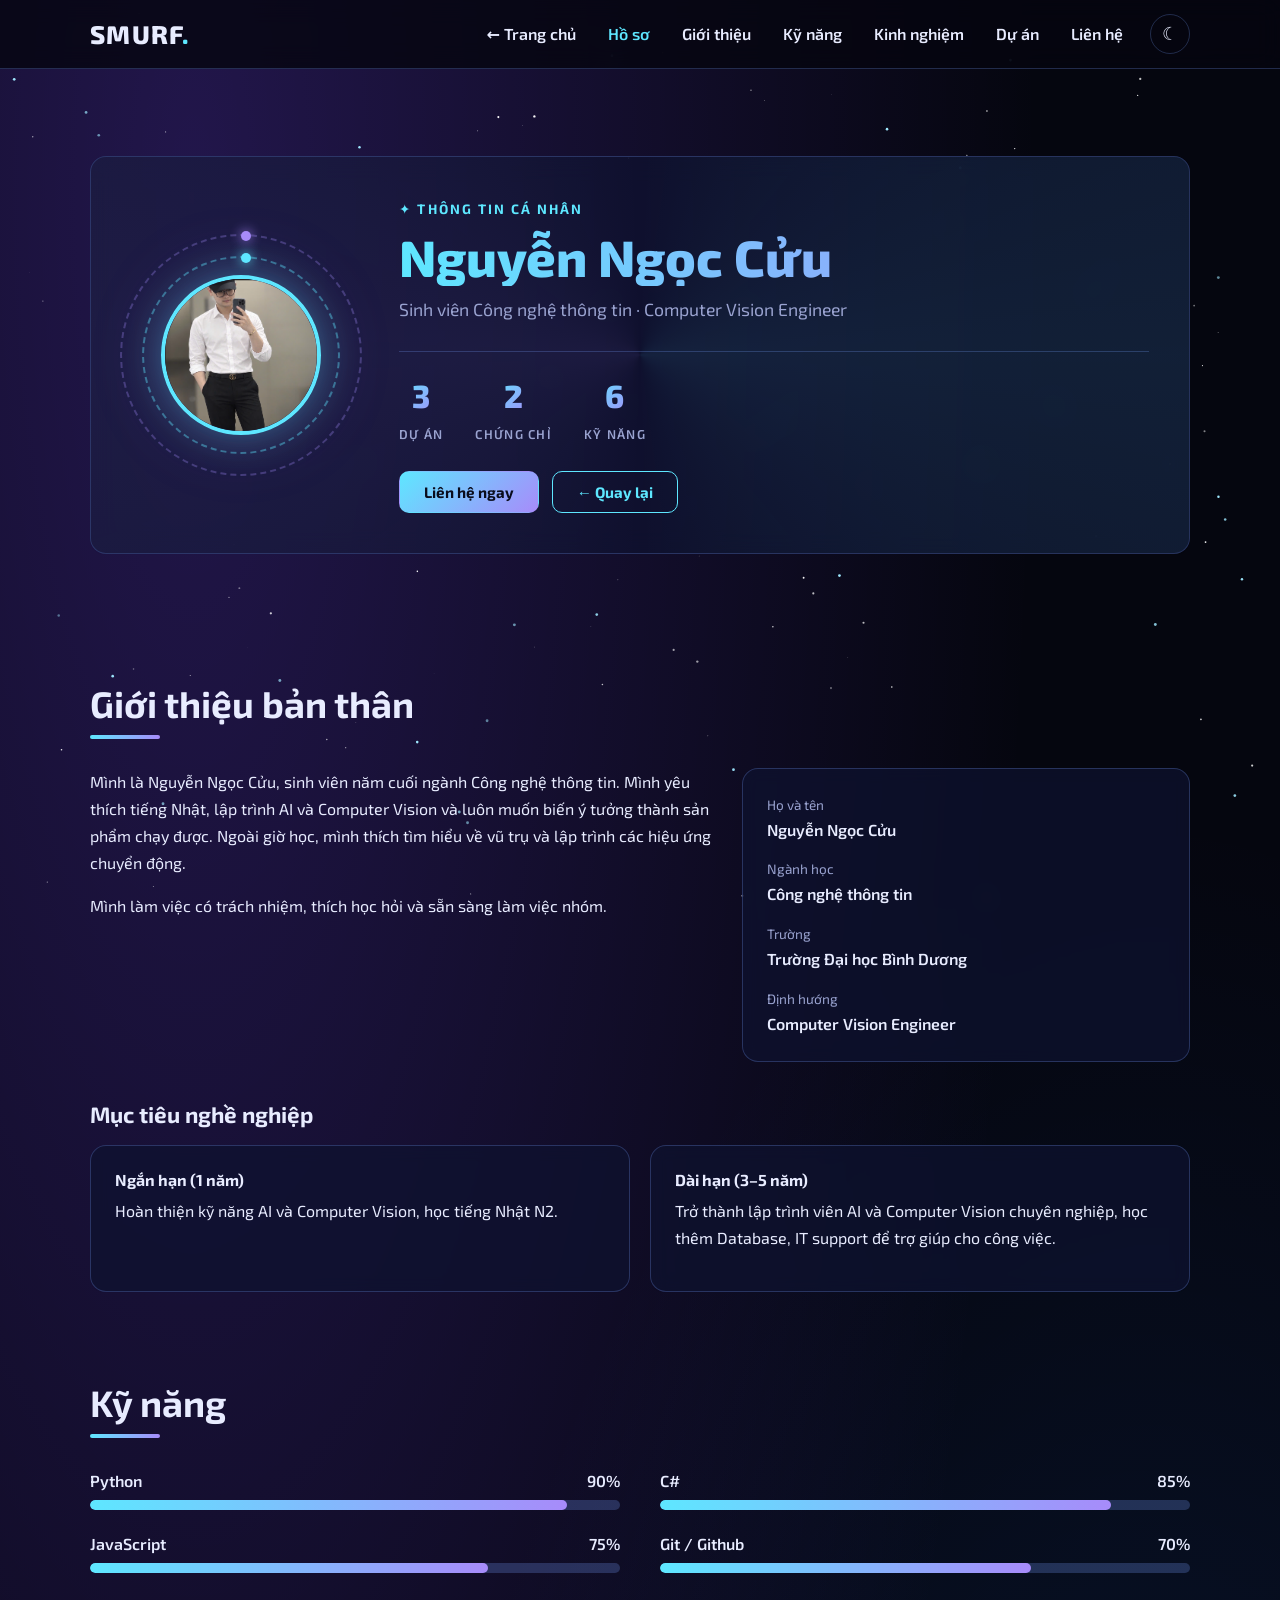
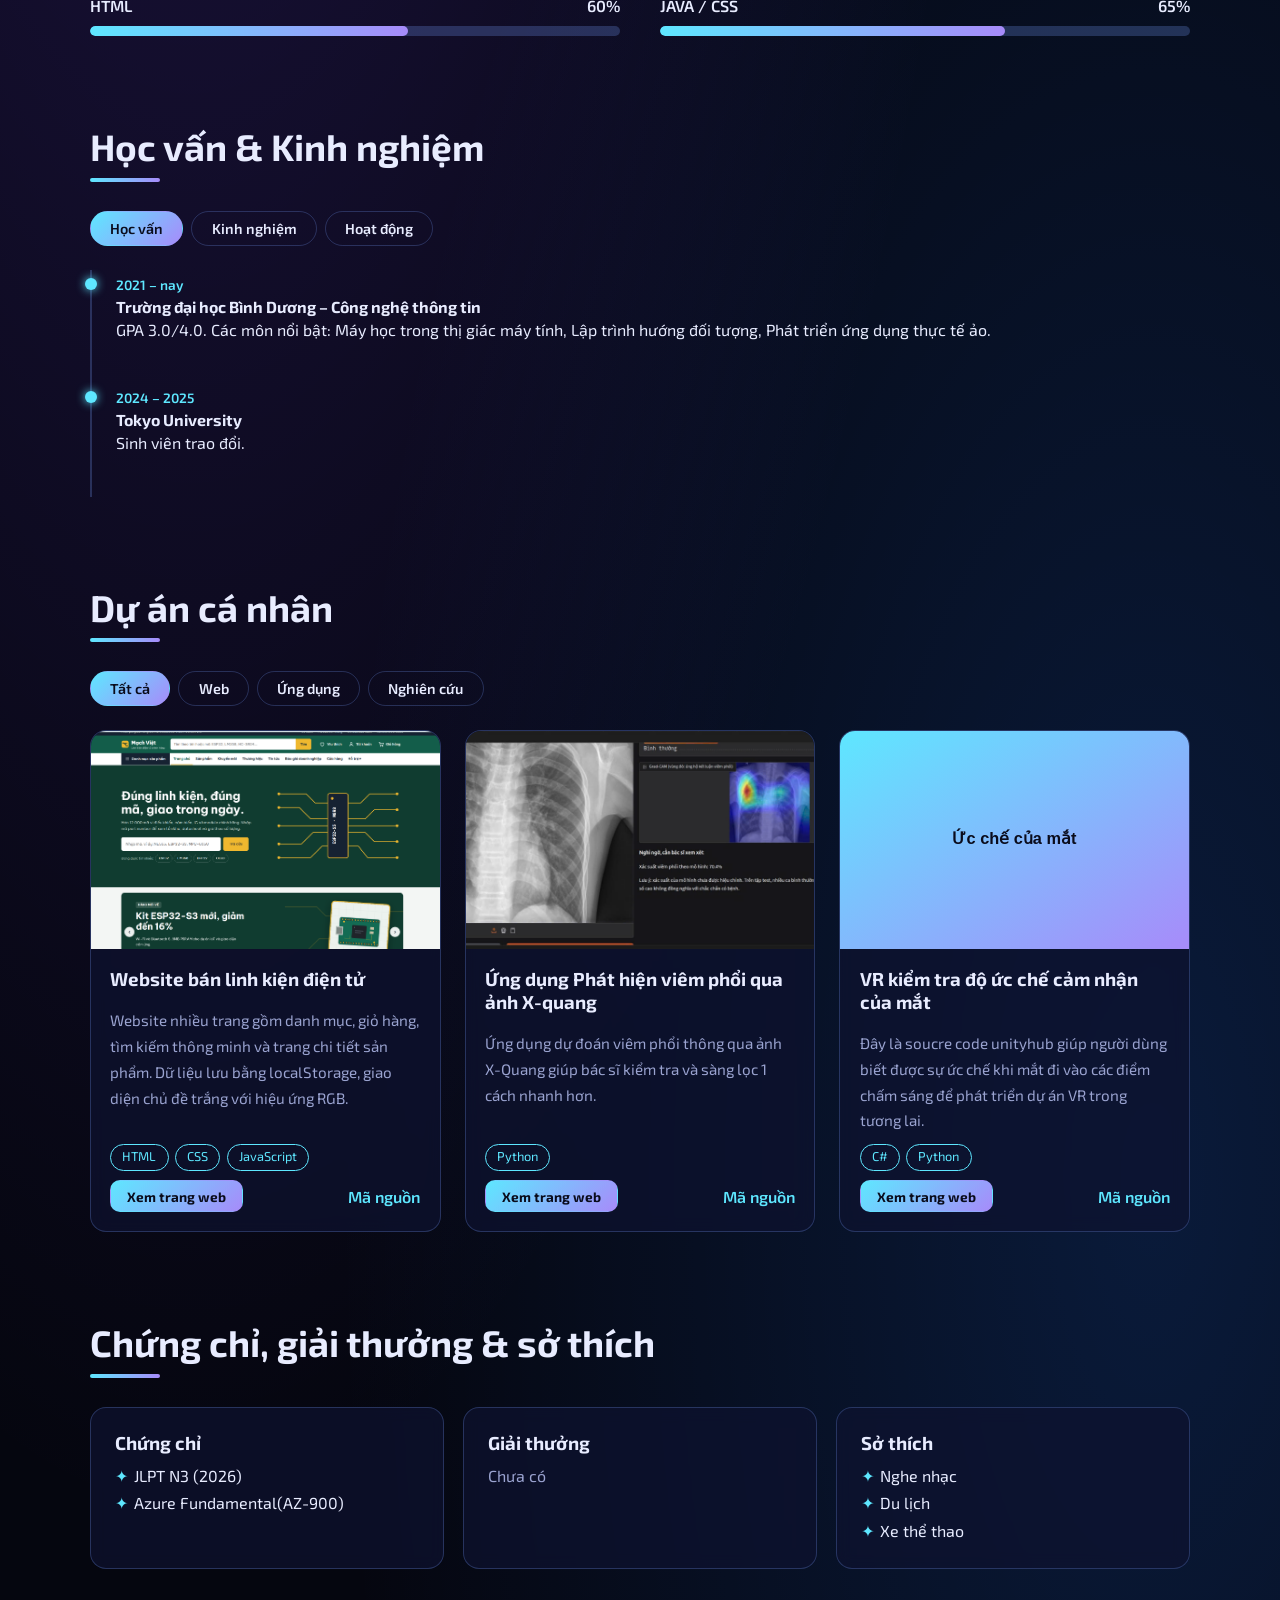
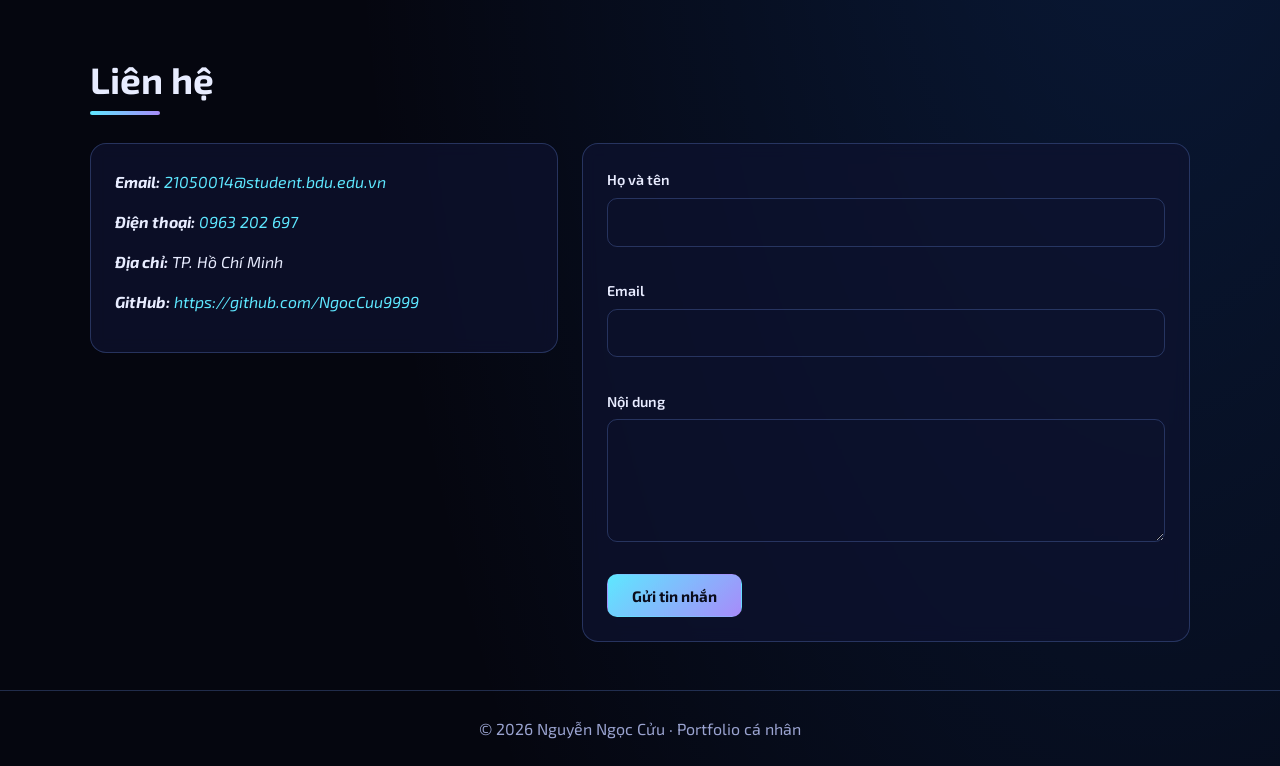
==== cuu.html @ 29a0bb09 "portfolionhom5" ====
<!DOCTYPE html>
<html lang="vi" data-theme="dark">
<head>
  <meta charset="utf-8">
  <meta name="viewport" content="width=device-width, initial-scale=1">
  <meta name="description" content="Thông tin cá nhân của Nguyễn Ngọc Cửu – sinh viên Công nghệ thông tin, định hướng Computer Vision Engineer.">
  <title>Nguyễn Ngọc Cửu – Thông tin cá nhân</title>

  <link rel="stylesheet" href="https://fonts.googleapis.com/css2?family=Exo+2:wght@400;600;700;800&display=swap">
  <link rel="stylesheet" href="css/base.css">
  <link rel="stylesheet" href="css/layout.css">
  <link rel="stylesheet" href="css/components.css">
  <link rel="stylesheet" href="css/team.css">
  <link rel="stylesheet" href="css/animations.css">
  <link rel="stylesheet" href="css/responsive.css">
  <link rel="stylesheet" href="css/info.css">

  <script src="js/utils.js"></script>
</head>

<body>
  <canvas id="space" aria-hidden="true"></canvas>
  <a class="skip-link" href="#main">Bỏ qua menu</a>

  <header class="site-header">
    <nav class="navbar container" aria-label="Menu chính">
      <a class="logo" href="index.html">SMURF<span>.</span></a>

      <ul class="nav-links" id="navLinks">
        <li><a href="index.html">← Trang chủ</a></li>
        <li><a href="#profile">Hồ sơ</a></li>
        <li><a href="#about">Giới thiệu</a></li>
        <li><a href="#skills">Kỹ năng</a></li>
        <li><a href="#experience">Kinh nghiệm</a></li>
        <li><a href="#projects">Dự án</a></li>
        <li><a href="#contact">Liên hệ</a></li>
      </ul>

      <button class="icon-btn" id="themeToggle" type="button" aria-label="Đổi giao diện sáng / tối">☾</button>
      <button class="icon-btn menu-toggle" id="menuToggle" type="button" aria-expanded="false" aria-controls="navLinks" aria-label="Mở menu">☰</button>
    </nav>
  </header>

  <main id="main">

    <section id="profile" class="info-hero container" aria-labelledby="profileTitle">
      <div class="profile-card reveal">
        <div class="profile-visual">
          <div class="profile-ring">
            <div class="ring ring-1"></div>
            <div class="ring ring-2"></div>
            <img class="profile-avatar" src="./images/cuu.png" data-label="Ảnh của bạn" alt="Ảnh đại diện của Nguyễn Ngọc Cửu">
          </div>
        </div>

        <div class="profile-info">
          <p class="profile-eyebrow">✦ Thông tin cá nhân</p>
          <h1 id="profileTitle" class="gradient-text">Nguyễn Ngọc Cửu</h1>
          <p class="profile-tagline">Sinh viên Công nghệ thông tin · Computer Vision Engineer</p>
          
          <div class="profile-stats">
            <div class="stat">
              <span class="stat-number" data-count="3">0</span>
              <span class="stat-label">Dự án</span>
            </div>
            <div class="stat">
              <span class="stat-number" data-count="2">0</span>
              <span class="stat-label">Chứng chỉ</span>
            </div>
            <div class="stat">
              <span class="stat-number" data-count="6">0</span>
              <span class="stat-label">Kỹ năng</span>
            </div>
          </div>

          <div class="profile-actions">
            <a class="btn" href="#contact">Liên hệ ngay</a>
            <a class="btn ghost" href="index.html">← Quay lại</a>
          </div>
        </div>
      </div>
    </section>

    <section id="about" class="section container" aria-labelledby="aboutTitle">
      <h2 id="aboutTitle" class="section-title">Giới thiệu bản thân</h2>
      <div class="about-grid">
        <div class="reveal">
          <p>Mình là Nguyễn Ngọc Cửu, sinh viên năm cuối ngành Công nghệ thông tin. Mình yêu thích tiếng Nhật, lập trình AI và Computer Vision và luôn muốn biến ý tưởng thành sản phẩm chạy được. Ngoài giờ học, mình thích tìm hiểu về vũ trụ và lập trình các hiệu ứng chuyển động.</p>
          <p>Mình làm việc có trách nhiệm, thích học hỏi và sẵn sàng làm việc nhóm.</p>
        </div>
        <dl class="card info-card reveal">
          <div><dt>Họ và tên</dt><dd>Nguyễn Ngọc Cửu</dd></div>
          <div><dt>Ngành học</dt><dd>Công nghệ thông tin</dd></div>
          <div><dt>Trường</dt><dd>Trường Đại học Bình Dương</dd></div>
          <div><dt>Định hướng</dt><dd>Computer Vision Engineer</dd></div>
        </dl>
      </div>

      <h3 class="sub-title">Mục tiêu nghề nghiệp</h3>
      <div class="grid-2">
        <article class="card reveal">
          <h4>Ngắn hạn (1 năm)</h4>
          <p>Hoàn thiện kỹ năng AI và Computer Vision, học tiếng Nhật N2.</p>
        </article>
        <article class="card reveal">
          <h4>Dài hạn (3–5 năm)</h4>
          <p>Trở thành lập trình viên AI và Computer Vision chuyên nghiệp, học thêm Database, IT support để trợ giúp cho công việc.</p>
        </article>
      </div>
    </section>

    <section id="skills" class="section container" aria-labelledby="skillsTitle">
      <h2 id="skillsTitle" class="section-title">Kỹ năng</h2>
      <ul class="skill-grid">
        <li class="skill reveal"><div class="skill-head"><span>Python</span><span>90%</span></div><div class="bar" role="img" aria-label="Python 90%"><span style="--level:90%"></span></div></li>
        <li class="skill reveal"><div class="skill-head"><span>C#</span><span>85%</span></div><div class="bar" role="img" aria-label="C# 85%"><span style="--level:85%"></span></div></li>
        <li class="skill reveal"><div class="skill-head"><span>JavaScript</span><span>75%</span></div><div class="bar" role="img" aria-label="JavaScript 75%"><span style="--level:75%"></span></div></li>
        <li class="skill reveal"><div class="skill-head"><span>Git / Github</span><span>70%</span></div><div class="bar" role="img" aria-label="Git 70%"><span style="--level:70%"></span></div></li>
        <li class="skill reveal"><div class="skill-head"><span>HTML</span><span>60%</span></div><div class="bar" role="img" aria-label="HTML 60%"><span style="--level:60%"></span></div></li>
        <li class="skill reveal"><div class="skill-head"><span>JAVA / CSS</span><span>65%</span></div><div class="bar" role="img" aria-label="JAVA/CSS 65%"><span style="--level:65%"></span></div></li>
      </ul>
    </section>

    <section id="experience" class="section container" aria-labelledby="expTitle">
      <h2 id="expTitle" class="section-title">Học vấn &amp; Kinh nghiệm</h2>

      <div class="tabs" role="tablist">
        <button class="tab-btn active" role="tab" aria-selected="true" data-tab="tab-edu">Học vấn</button>
        <button class="tab-btn" role="tab" aria-selected="false" data-tab="tab-work">Kinh nghiệm</button>
        <button class="tab-btn" role="tab" aria-selected="false" data-tab="tab-act">Hoạt động</button>
      </div>

      <div class="tab-panel" id="tab-edu" role="tabpanel">
        <ol class="timeline">
          <li><time>2021 – nay</time><h4>Trường đại học Bình Dương – Công nghệ thông tin</h4><p>GPA 3.0/4.0. Các môn nổi bật: Máy học trong thị giác máy tính, Lập trình hướng đối tượng, Phát triển ứng dụng thực tế ảo.</p></li>
          <li><time>2024 – 2025</time><h4>Tokyo University</h4><p>Sinh viên trao đổi.</p></li>
        </ol>
      </div>
      <div class="tab-panel" id="tab-work" role="tabpanel" hidden>
        <ol class="timeline">
          <li><time>03/2026 – nay</time><h4>Partime System Enginner - Trung Tâm dữ liệu VIETTEL</h4><p>Quản trị hệ thống Linux. Giám sát hiệu năng và giải quyết sự cố.</p></li>
        </ol>
      </div>
      <div class="tab-panel" id="tab-act" role="tabpanel" hidden>
        <ol class="timeline">
          <li><time>2023</time><h4>Tình nguyện Mùa hè xanh</h4><p>Dạy tin học cho học sinh vùng nông thôn.</p></li>
        </ol>
      </div>
    </section>

    <section id="projects" class="section container" aria-labelledby="projTitle">
      <h2 id="projTitle" class="section-title">Dự án cá nhân</h2>

      <div class="filters" role="group" aria-label="Lọc dự án">
        <button class="filter-btn active" data-filter="all">Tất cả</button>
        <button class="filter-btn" data-filter="web">Web</button>
        <button class="filter-btn" data-filter="app">Ứng dụng</button>
        <button class="filter-btn" data-filter="research">Nghiên cứu</button>
      </div>

      <div class="project-grid" id="projectGrid">
        <article class="card project" data-category="web">
          <figure><img src="./images/weblk.png" alt="Giao diện website bán linh kiện điện tử"></figure>
          <div class="project-body">
            <h3>Website bán linh kiện điện tử</h3>
            <p class="project-desc">Website nhiều trang gồm danh mục, giỏ hàng, tìm kiếm thông minh và trang chi tiết sản phẩm. Dữ liệu lưu bằng localStorage, giao diện chủ đề trắng với hiệu ứng RGB.</p>
            <ul class="tags"><li>HTML</li><li>CSS</li><li>JavaScript</li></ul>
            <div class="project-links">
              <a class="btn small" href="https://ngoccuu9999.github.io/webmachviet.github.io/" target="_blank" rel="noopener">Xem trang web</a>
              <a class="link" href="https://github.com/NgocCuu9999/webmachviet.github.io" target="_blank" rel="noopener">Mã nguồn</a>
            </div>
          </div>
        </article>

        <article class="card project" data-category="app">
          <figure><img src="./images/vp.png" alt="Phát hiện viêm phổi qua ảnh X-quang"></figure>
          <div class="project-body">
            <h3>Ứng dụng Phát hiện viêm phổi qua ảnh X-quang</h3>
            <p class="project-desc">Ứng dụng dự đoán viêm phổi thông qua ảnh X-Quang giúp bác sĩ kiểm tra và sàng lọc 1 cách nhanh hơn.</p>
            <ul class="tags"><li>Python</li></ul>
            <div class="project-links">
              <a class="btn small" href="https://github.com/NgocCuu9999/viemphoi" target="_blank" rel="noopener">Xem trang web</a>
              <a class="link" href="https://github.com/NgocCuu9999/viemphoi" target="_blank" rel="noopener">Mã nguồn</a>
            </div>
          </div>
        </article>

        <article class="card project" data-category="game">
          <figure><img src="images/project3.jpg" alt="Ức chế của mắt"></figure>
          <div class="project-body">
            <h3>VR kiểm tra độ ức chế cảm nhận của mắt</h3>
            <p class="project-desc">Đây là soucre code unityhub giúp người dùng biết được sự ức chế khi mắt đi vào các điểm chấm sáng để phát triển dự án VR trong tương lai.</p>
            <ul class="tags"><li>C#</li><li>Python</li></ul>
            <div class="project-links">
              <a class="btn small" href="https://your-game-url.com" target="_blank" rel="noopener">Xem trang web</a>
              <a class="link" href="https://github.com/your-username/repo" target="_blank" rel="noopener">Mã nguồn</a>
            </div>
          </div>
        </article>
      </div>
    </section>

    <section id="extras" class="section container" aria-labelledby="extraTitle">
      <h2 id="extraTitle" class="section-title">Chứng chỉ, giải thưởng &amp; sở thích</h2>
      <div class="grid-3">
        <article class="card reveal">
          <h3>Chứng chỉ</h3>
          <ul class="bullets"><li>JLPT N3 (2026)</li><li>Azure Fundamental(AZ-900)</li></ul>
        </article>
        <article class="card reveal">
          <h3>Giải thưởng</h3>
          <p class="muted">Chưa có</p>
        </article>
        <article class="card reveal">
          <h3>Sở thích</h3>
          <ul class="bullets"><li>Nghe nhạc</li><li>Du lịch</li><li>Xe thể thao</li></ul>
        </article>
      </div>
    </section>

    <section id="contact" class="section container" aria-labelledby="contactTitle">
      <h2 id="contactTitle" class="section-title">Liên hệ</h2>
      <div class="contact-grid">
        <address class="card contact-info reveal">
          <p><strong>Email:</strong> <a href="mailto:21050014@student.bdu.edu.vn">21050014@student.bdu.edu.vn</a></p>
          <p><strong>Điện thoại:</strong> <a href="tel:0900000000">0963 202 697</a></p>
          <p><strong>Địa chỉ:</strong> TP. Hồ Chí Minh</p>
          <p><strong>GitHub:</strong> <a href="https://github.com/NgocCuu9999" target="_blank" rel="noopener">https://github.com/NgocCuu9999</a></p>
        </address>

        <form class="card contact-form reveal" id="contactForm" novalidate>
          <label>Họ và tên
            <input type="text" id="cName" name="name" autocomplete="name">
            <small class="error" aria-live="polite"></small>
          </label>
          <label>Email
            <input type="email" id="cEmail" name="email" autocomplete="email">
            <small class="error" aria-live="polite"></small>
          </label>
          <label>Nội dung
            <textarea id="cMessage" name="message" rows="4"></textarea>
            <small class="error" aria-live="polite"></small>
          </label>
          <button class="btn" type="submit">Gửi tin nhắn</button>
          <p class="form-ok" id="formOk" role="status" hidden>Cảm ơn bạn! Tin nhắn đã được gửi (bản minh họa).</p>
        </form>
      </div>
    </section>
  </main>

  <footer class="site-footer">
    <p>© 2026 Nguyễn Ngọc Cửu · Portfolio cá nhân</p>
  </footer>

  <button class="to-top" id="toTop" type="button" aria-label="Lên đầu trang" hidden>▲</button>

  <script src="js/space.js"></script>
  <script src="js/theme.js"></script>
  <script src="js/nav.js"></script>
  <script src="js/info.js"></script>
</body>
</html>
---- css/base.css ----
:root {
  --bg: #05060f;
  --bg2: #0d1130;
  --card: rgba(14, 18, 48, .72);
  --line: rgba(120, 160, 255, .25);
  --text: #e8ecff;
  --muted: #9aa3d0;
  --accent: #5ee7ff;
  --accent2: #a78bfa;
  --danger: #ff6b86;
  --radius: 16px;
  --nav-h: 68px;
}

[data-theme="light"] {
  --bg: #f5f7ff;
  --bg2: #e9edff;
  --card: rgba(255, 255, 255, .88);
  --line: rgba(60, 80, 160, .2);
  --text: #16193a;
  --muted: #566080;
  --accent: #2f6bff;
  --accent2: #7c4dff;
}

* { box-sizing: border-box; }

html {
  scroll-behavior: smooth;
  scroll-padding-top: var(--nav-h);
}

body {
  margin: 0;
  background:
    radial-gradient(ellipse at 15% 5%, rgba(120, 70, 255, .25), transparent 55%),
    radial-gradient(ellipse at 90% 70%, rgba(30, 120, 255, .18), transparent 50%),
    var(--bg);
  color: var(--text);
  font: 400 1rem/1.7 "Exo 2", system-ui, sans-serif;
  transition: background .4s, color .4s;
}

h1, h2, h3, h4 { margin: 0; line-height: 1.2; }
p { margin: 0 0 1rem; }
a { color: inherit; text-decoration: none; }
img { display: block; max-width: 100%; }
ul, ol { margin: 0; padding: 0; list-style: none; }
.muted { color: var(--muted); }

.container { width: min(1100px, 92%); margin-inline: auto; }

#space {
  position: fixed;
  inset: 0;
  z-index: 0;
  transition: opacity .4s;
}
[data-theme="light"] #space { opacity: 0; }

.skip-link {
  position: absolute;
  left: -999px;
  padding: .5rem 1rem;
  background: var(--accent);
  color: #000;
}
.skip-link:focus { left: 0; z-index: 100; }

:focus-visible { outline: 2px solid var(--accent); outline-offset: 3px; }
---- css/layout.css ----
.site-header,
main,
.site-footer { position: relative; z-index: 1; }

.site-header {
  position: sticky;
  top: 0;
  z-index: 20;
  border-bottom: 1px solid var(--line);
  background: color-mix(in srgb, var(--bg) 80%, transparent);
  backdrop-filter: blur(12px);
}

.navbar {
  display: flex;
  align-items: center;
  gap: .8rem;
  height: var(--nav-h);
}

.logo {
  font-size: 1.6rem;
  font-weight: 800;
  letter-spacing: .05em;
}
.logo span { color: var(--accent); }

.nav-links {
  display: flex;
  gap: .2rem;
  margin-left: auto;
}

.hero {
  display: grid;
  grid-template-columns: 1.2fr 1fr;
  gap: 2rem;
  align-items: center;
  min-height: calc(100vh - var(--nav-h));
  padding-block: 3rem;
}
.hero-actions {
  display: flex;
  flex-wrap: wrap;
  gap: .8rem;
  margin-top: 1.5rem;
}

.section { padding-block: 4.5rem 1rem; }

.about-grid {
  display: grid;
  grid-template-columns: 1.4fr 1fr;
  gap: 1.5rem;
  align-items: start;
}

.grid-2 { display: grid; grid-template-columns: repeat(2, 1fr); gap: 1.2rem; }
.grid-3 { display: grid; grid-template-columns: repeat(3, 1fr); gap: 1.2rem; }

.skill-grid {
  display: grid;
  grid-template-columns: repeat(2, 1fr);
  gap: 1.2rem 2.5rem;
}

.project-grid {
  display: grid;
  grid-template-columns: repeat(auto-fill, minmax(300px, 1fr));
  gap: 1.5rem;
}

.contact-grid {
  display: grid;
  grid-template-columns: 1fr 1.3fr;
  gap: 1.5rem;
  align-items: start;
}

.site-footer {
  margin-top: 2rem;
  padding: 1.5rem;
  border-top: 1px solid var(--line);
  color: var(--muted);
  text-align: center;
}
.site-footer p { margin: 0; }
---- css/components.css ----
.gradient-text {
  font-size: clamp(2.4rem, 7vw, 4.2rem);
  font-weight: 800;
  background: linear-gradient(90deg, var(--accent), var(--accent2), #ff7ad9, var(--accent));
  background-size: 300% 100%;
  -webkit-background-clip: text;
  background-clip: text;
  color: transparent;
}

.name-link {
  color: inherit;
  text-decoration: none;
  background: inherit;
  background-size: inherit;
  -webkit-background-clip: text;
  background-clip: text;
  position: relative;
  transition: filter .3s;
}
.name-link::after {
  content: " →";
  font-size: .6em;
  opacity: 0;
  transition: opacity .3s, transform .3s;
  display: inline-block;
  transform: translateX(-8px);
}
.name-link:hover::after {
  opacity: 1;
  transform: translateX(0);
}
.name-link:hover {
  filter: brightness(1.25) drop-shadow(0 0 18px color-mix(in srgb, var(--accent) 50%, transparent));
}
.eyebrow { margin-bottom: .3rem; color: var(--accent); letter-spacing: .15em; text-transform: uppercase; }
.typing { min-height: 2rem; margin: .5rem 0; font-size: 1.4rem; font-weight: 600; }
.lead { max-width: 480px; color: var(--muted); }

.section-title {
  margin-bottom: 1.8rem;
  font-size: clamp(1.7rem, 4vw, 2.3rem);
}
.section-title::after {
  content: "";
  display: block;
  width: 70px;
  height: 4px;
  margin-top: .6rem;
  border-radius: 2px;
  background: linear-gradient(90deg, var(--accent), var(--accent2));
}
.sub-title { margin: 2.5rem 0 1rem; font-size: 1.4rem; }

.btn {
  display: inline-block;
  padding: .7rem 1.5rem;
  border: 1px solid transparent;
  border-radius: 10px;
  background: linear-gradient(135deg, var(--accent), var(--accent2));
  color: #0a0c1c;
  font: 700 .95rem "Exo 2", sans-serif;
  cursor: pointer;
}
.btn.ghost { border-color: var(--accent); background: transparent; color: var(--accent); }
.btn.small { padding: .4rem 1rem; font-size: .85rem; }

.icon-btn {
  width: 40px;
  height: 40px;
  border: 1px solid var(--line);
  border-radius: 50%;
  background: transparent;
  color: var(--text);
  font-size: 1.1rem;
  cursor: pointer;
}
.menu-toggle { display: none; }

.nav-links a {
  display: block;
  padding: .5rem .9rem;
  border-radius: 8px;
  font-weight: 600;
}
.nav-links a.active { color: var(--accent); }

.card {
  padding: 1.5rem;
  border: 1px solid var(--line);
  border-radius: var(--radius);
  background: var(--card);
  backdrop-filter: blur(8px);
}
.card h3, .card h4 { margin-bottom: .5rem; }

.info-card { display: grid; gap: .9rem; margin: 0; }
.info-card dt { color: var(--muted); font-size: .85rem; }
.info-card dd { margin: 0; font-weight: 600; }

.bullets li { padding-left: 1.2rem; position: relative; }
.bullets li::before { content: "✦"; position: absolute; left: 0; color: var(--accent); }

.skill-head { display: flex; justify-content: space-between; margin-bottom: .4rem; font-weight: 600; }
.bar { height: 10px; overflow: hidden; border-radius: 5px; background: var(--line); }
.bar span {
  display: block;
  width: 0;
  height: 100%;
  border-radius: inherit;
  background: linear-gradient(90deg, var(--accent), var(--accent2));
  transition: width 1.2s ease;
}
.reveal.in .bar span { width: var(--level); }

.tabs { display: flex; flex-wrap: wrap; gap: .5rem; margin-bottom: 1.5rem; }
.tab-btn, .filter-btn {
  padding: .5rem 1.2rem;
  border: 1px solid var(--line);
  border-radius: 20px;
  background: transparent;
  color: var(--text);
  font: 600 .9rem "Exo 2", sans-serif;
  cursor: pointer;
}
.tab-btn.active, .filter-btn.active {
  border-color: transparent;
  background: linear-gradient(135deg, var(--accent), var(--accent2));
  color: #0a0c1c;
}
.timeline { border-left: 2px solid var(--line); }
.timeline li { position: relative; padding: 0 0 1.5rem 1.5rem; }
.timeline li::before {
  content: "";
  position: absolute;
  top: .5rem;
  left: -7px;
  width: 12px;
  height: 12px;
  border-radius: 50%;
  background: var(--accent);
  box-shadow: 0 0 10px var(--accent);
}
.timeline time { color: var(--accent); font-size: .85rem; font-weight: 600; }

.filters { display: flex; flex-wrap: wrap; gap: .5rem; margin-bottom: 1.5rem; }
.project { display: flex; flex-direction: column; overflow: hidden; padding: 0; transform-style: preserve-3d; }
.project[hidden] { display: none; }
.project figure { margin: 0; overflow: hidden; }
.project img { width: 100%; aspect-ratio: 16 / 10; object-fit: cover; }
.project-body { display: flex; flex: 1; flex-direction: column; gap: .6rem; padding: 1.2rem; }
.project-desc { flex: 1; margin: 0; color: var(--muted); font-size: .95rem; }
.project-links { display: flex; align-items: center; justify-content: space-between; }
.link { color: var(--accent); font-weight: 600; }
.tags { display: flex; flex-wrap: wrap; gap: .4rem; }
.tags li {
  padding: .1rem .7rem;
  border: 1px solid var(--accent);
  border-radius: 20px;
  color: var(--accent);
  font-size: .8rem;
}

.modal {
  width: min(620px, 92%);
  padding: 0;
  overflow: hidden;
  border: 1px solid var(--line);
  border-radius: var(--radius);
  background: var(--bg2);
  color: var(--text);
}
.modal::backdrop { background: rgba(0, 0, 0, .65); }
.modal img { width: 100%; max-height: 260px; object-fit: cover; }
.modal-body { display: grid; gap: .8rem; padding: 1.5rem; }
.modal-body p { margin: 0; color: var(--muted); }
.modal-close { position: absolute; top: .8rem; right: .8rem; background: rgba(0, 0, 0, .5); color: #fff; }

.contact-info p { margin-bottom: .8rem; }
.contact-info a { color: var(--accent); }
.contact-form { display: grid; gap: 1rem; }
.contact-form label { display: grid; gap: .3rem; font-weight: 600; font-size: .9rem; }
.contact-form input,
.contact-form textarea {
  padding: .7rem .9rem;
  border: 1px solid var(--line);
  border-radius: 10px;
  background: transparent;
  color: var(--text);
  font: inherit;
}
.contact-form .invalid { border-color: var(--danger); }
.error { min-height: 1em; color: var(--danger); font-weight: 400; }
.form-ok { margin: 0; color: #3ddc97; font-weight: 600; }
.contact-form .btn { justify-self: start; }

.to-top {
  position: fixed;
  right: 1.2rem;
  bottom: 1.2rem;
  z-index: 30;
  width: 46px;
  height: 46px;
  border: 0;
  border-radius: 50%;
  background: linear-gradient(135deg, var(--accent), var(--accent2));
  color: #0a0c1c;
  font-size: 1.1rem;
  cursor: pointer;
}
.to-top[hidden] { display: none; }
---- css/team.css ----
#team {
  min-height: calc(100vh - var(--nav-h));
  display: flex;
  flex-direction: column;
  justify-content: center;
  align-items: center;
  text-align: center;
  padding-block: 3.5rem 4rem;
  box-sizing: border-box;
  scroll-margin-top: var(--nav-h);
}

.team-header {
  max-width: 680px;
  margin-inline: auto;
  margin-bottom: 2rem;
}

.team-eyebrow {
  display: inline-block;
  font-size: .85rem;
  font-weight: 700;
  letter-spacing: .08em;
  text-transform: uppercase;
  color: var(--accent);
  margin-bottom: .5rem;
}

#team .section-title {
  font-size: clamp(1.8rem, 3.5vw, 2.5rem);
  font-weight: 800;
  margin-bottom: .8rem;
}

#team .section-title::after {
  margin-inline: auto;
}

.team-desc {
  color: var(--muted);
  font-size: 1.05rem;
  line-height: 1.6;
  margin: 0;
}

.team-grid {
  display: grid;
  grid-template-columns: repeat(4, 1fr);
  gap: 1.5rem;
  width: 100%;
  max-width: 1140px;
  margin-inline: auto;
  justify-content: center;
  align-items: stretch;
}

.member {
  position: relative;
  padding: 0;
  text-align: center;
  border-radius: var(--radius);
  background: var(--card);
  border: 1px solid var(--line);
  backdrop-filter: blur(12px);
  transition: transform .35s cubic-bezier(0.16, 1, 0.3, 1), box-shadow .35s ease, border-color .35s ease;
  overflow: hidden;
  display: flex;
  flex-direction: column;
}

.member:hover {
  transform: translateY(-8px);
  border-color: var(--accent);
  box-shadow: 0 16px 36px color-mix(in srgb, var(--accent) 22%, transparent), 0 0 0 1px color-mix(in srgb, var(--accent) 30%, transparent);
}

.member-main {
  display: flex;
  flex-direction: column;
  align-items: center;
  gap: .5rem;
  width: 100%;
  height: 100%;
  padding: 2.2rem 1.2rem 1.8rem;
  border: 0;
  background: none;
  color: inherit;
  font: inherit;
  cursor: pointer;
  text-decoration: none;
}

.member-photo-wrap {
  position: relative;
  margin-bottom: .5rem;
}

.member-photo {
  width: 120px;
  height: 120px;
  border: 3px solid var(--accent);
  border-radius: 50%;
  box-shadow: 0 0 24px color-mix(in srgb, var(--accent) 35%, transparent);
  object-fit: cover;
  transition: transform .35s ease, box-shadow .35s ease;
}

.member:hover .member-photo {
  transform: scale(1.08) rotate(-2deg);
  box-shadow: 0 0 32px color-mix(in srgb, var(--accent) 55%, transparent);
}

.member h3 {
  font-size: 1.25rem;
  font-weight: 700;
  margin: 0;
  color: var(--text);
  transition: color .3s ease;
}

.member:hover h3 {
  color: var(--accent);
}

.member-tag {
  display: inline-block;
  margin-top: .35rem;
  padding: .28rem 1rem;
  border-radius: 20px;
  background: color-mix(in srgb, var(--accent) 15%, transparent);
  border: 1px solid color-mix(in srgb, var(--accent) 40%, transparent);
  color: var(--accent);
  font-size: .84rem;
  font-weight: 600;
  letter-spacing: .02em;
  transition: all .3s ease;
}

.member:hover .member-tag {
  background: linear-gradient(135deg, var(--accent), var(--accent2));
  color: #0a0c1c;
  border-color: transparent;
  box-shadow: 0 0 16px color-mix(in srgb, var(--accent) 40%, transparent);
}

.member-hint {
  margin-top: .5rem;
  font-size: .8rem;
  font-weight: 600;
  color: var(--muted);
  opacity: .5;
  transition: opacity .3s, transform .3s, color .3s;
}

.member:hover .member-hint {
  opacity: 1;
  color: var(--accent);
  transform: translateY(-2px);
}

.badge {
  position: absolute;
  top: .9rem;
  left: .9rem;
  padding: .15rem .75rem;
  border-radius: 20px;
  background: linear-gradient(135deg, var(--accent), var(--accent2));
  color: #0a0c1c;
  font-size: .75rem;
  font-weight: 700;
  box-shadow: 0 0 12px color-mix(in srgb, var(--accent) 30%, transparent);
}
---- css/animations.css ----
@keyframes spin   { to { transform: rotate(360deg); } }
@keyframes shine  { to { background-position: 300% 0; } }
@keyframes float  { 0%, 100% { transform: translateY(0); } 50% { transform: translateY(-14px); } }
@keyframes blink  { 50% { opacity: 0; } }
@keyframes pop    { from { opacity: 0; transform: scale(.94); } to { opacity: 1; transform: none; } }

.gradient-text { animation: shine 8s linear infinite; }
.cursor { margin-left: 2px; color: var(--accent); animation: blink 1s steps(1) infinite; }

.hero-visual {
  position: relative;
  display: grid;
  place-items: center;
  width: min(380px, 80%);
  margin: auto;
  aspect-ratio: 1;
}
.orbit {
  position: absolute;
  border: 1px dashed var(--line);
  border-radius: 50%;
  animation: spin 18s linear infinite;
}
.orbit-1 { inset: 4%; }
.orbit-2 { inset: -8%; animation-duration: 28s; animation-direction: reverse; }
.orbit i {
  position: absolute;
  top: -7px;
  left: 50%;
  width: 14px;
  height: 14px;
  border-radius: 50%;
  background: var(--accent);
  box-shadow: 0 0 14px var(--accent);
}
.avatar {
  width: 62%;
  aspect-ratio: 1;
  border: 4px solid var(--accent);
  border-radius: 50%;
  box-shadow: 0 0 40px color-mix(in srgb, var(--accent) 45%, transparent);
  object-fit: cover;
  animation: float 6s ease-in-out infinite;
}

.btn, .icon-btn, .tab-btn, .filter-btn, .to-top, .nav-links a, .card {
  transition: transform .25s, box-shadow .25s, background .25s, color .25s, border-color .25s;
}
.btn:hover { transform: translateY(-3px); box-shadow: 0 8px 20px color-mix(in srgb, var(--accent) 40%, transparent); }
.icon-btn:hover { transform: rotate(20deg) scale(1.1); border-color: var(--accent); }
.nav-links a:hover { background: color-mix(in srgb, var(--accent) 14%, transparent); color: var(--accent); }
.tab-btn:hover, .filter-btn:hover { border-color: var(--accent); }
.card:hover { border-color: var(--accent); box-shadow: 0 10px 30px rgba(0, 0, 0, .25); }
.project img { transition: transform .5s; }
.project:hover img { transform: scale(1.08); }
.to-top:hover { transform: translateY(-5px); }
.modal[open] { animation: pop .25s ease; }

.reveal { opacity: 0; transform: translateY(24px); transition: opacity .6s, transform .6s; }
.reveal.in { opacity: 1; transform: none; }

@media (prefers-reduced-motion: reduce) {
  *, *::before, *::after { animation: none !important; transition: none !important; }
  .reveal { opacity: 1; transform: none; }
}
---- css/responsive.css ----
@media (max-width: 992px) {
  .hero { grid-template-columns: 1fr; text-align: center; }
  .hero-text .lead { margin-inline: auto; }
  .hero-actions { justify-content: center; }
  .hero-visual { order: -1; width: min(300px, 70%); }

  .about-grid, .contact-grid { grid-template-columns: 1fr; }
  .grid-3 { grid-template-columns: repeat(2, 1fr); }
}

@media (max-width: 800px) {
  .menu-toggle { display: inline-block; }

  .nav-links {
    position: absolute;
    top: var(--nav-h);
    left: 0;
    right: 0;
    flex-direction: column;
    max-height: 0;
    margin: 0;
    overflow: hidden;
    border-bottom: 1px solid var(--line);
    background: var(--bg2);
    transition: max-height .3s;
  }
  .nav-links.open { max-height: 420px; }
  .nav-links a { padding: .9rem 1.5rem; border-radius: 0; }
  #themeToggle { margin-left: auto; }
}

@media (max-width: 640px) {
  .grid-2, .grid-3, .skill-grid { grid-template-columns: 1fr; }
  .section { padding-top: 3rem; }
  .project-grid { grid-template-columns: 1fr; }
}

@media (max-width: 992px) {
  .team-grid { grid-template-columns: repeat(2, 1fr); gap: 1.2rem; }
  #team { min-height: auto; padding-block: 4rem 3rem; }
}
@media (max-width: 640px) {
  .team-grid { gap: 1rem; }
  .member-main { padding: 1.6rem .8rem 1.4rem; }
  .member-photo { width: 96px; height: 96px; }
  .member h3 { font-size: 1.1rem; }
}
@media (max-width: 420px) {
  .team-grid { grid-template-columns: 1fr; }
}
---- css/info.css ----
.info-hero {
  padding-block: 3rem 1rem;
  min-height: 60vh;
  display: grid;
  place-items: center;
}

.profile-card {
  display: grid;
  grid-template-columns: auto 1fr;
  gap: 3rem;
  align-items: center;
  width: 100%;
  padding: 2.5rem;
  border: 1px solid var(--line);
  border-radius: var(--radius);
  background: var(--card);
  backdrop-filter: blur(12px);
  position: relative;
  overflow: hidden;
}

.profile-card::before {
  content: "";
  position: absolute;
  top: -50%;
  left: -50%;
  width: 200%;
  height: 200%;
  background: conic-gradient(
    from 0deg,
    transparent,
    color-mix(in srgb, var(--accent) 8%, transparent),
    transparent,
    color-mix(in srgb, var(--accent2) 8%, transparent),
    transparent
  );
  animation: spin 12s linear infinite;
  z-index: -1;
}

.profile-visual {
  display: grid;
  place-items: center;
}

.profile-ring {
  position: relative;
  width: 220px;
  height: 220px;
  display: grid;
  place-items: center;
}

.ring {
  position: absolute;
  border-radius: 50%;
  border: 2px dashed var(--line);
}

.ring-1 {
  inset: 5%;
  animation: spin 14s linear infinite;
  border-color: color-mix(in srgb, var(--accent) 40%, transparent);
}

.ring-2 {
  inset: -5%;
  animation: spin 22s linear infinite reverse;
  border-color: color-mix(in srgb, var(--accent2) 30%, transparent);
}

.ring-1::after,
.ring-2::after {
  content: "";
  position: absolute;
  top: -5px;
  left: 50%;
  width: 10px;
  height: 10px;
  border-radius: 50%;
  background: var(--accent);
  box-shadow: 0 0 12px var(--accent);
}

.ring-2::after {
  background: var(--accent2);
  box-shadow: 0 0 12px var(--accent2);
}

.profile-avatar {
  width: 160px;
  height: 160px;
  border: 4px solid var(--accent);
  border-radius: 50%;
  box-shadow:
    0 0 40px color-mix(in srgb, var(--accent) 35%, transparent),
    0 0 80px color-mix(in srgb, var(--accent2) 15%, transparent);
  object-fit: cover;
  animation: float 6s ease-in-out infinite;
}

.profile-info {
  display: flex;
  flex-direction: column;
  gap: .6rem;
}

.profile-eyebrow {
  color: var(--accent);
  font-size: .85rem;
  font-weight: 700;
  letter-spacing: .15em;
  text-transform: uppercase;
  margin: 0;
}

.profile-info .gradient-text {
  font-size: clamp(2rem, 5vw, 3.2rem);
  line-height: 1.1;
}

.profile-tagline {
  color: var(--muted);
  font-size: 1.1rem;
  margin: 0;
}

.profile-stats {
  display: flex;
  gap: 2rem;
  margin-top: 1rem;
  padding-top: 1rem;
  border-top: 1px solid var(--line);
}

.stat {
  display: flex;
  flex-direction: column;
  align-items: center;
  gap: .1rem;
}

.stat-number {
  font-size: 2rem;
  font-weight: 800;
  background: linear-gradient(135deg, var(--accent), var(--accent2));
  -webkit-background-clip: text;
  background-clip: text;
  color: transparent;
}

.stat-label {
  font-size: .8rem;
  color: var(--muted);
  text-transform: uppercase;
  letter-spacing: .1em;
  font-weight: 600;
}

.profile-actions {
  display: flex;
  flex-wrap: wrap;
  gap: .8rem;
  margin-top: 1rem;
}

@media (max-width: 768px) {
  .profile-card {
    grid-template-columns: 1fr;
    text-align: center;
    gap: 1.5rem;
    padding: 2rem 1.5rem;
  }

  .profile-visual {
    justify-self: center;
  }

  .profile-ring {
    width: 180px;
    height: 180px;
  }

  .profile-avatar {
    width: 130px;
    height: 130px;
  }

  .profile-info {
    align-items: center;
  }

  .profile-stats {
    justify-content: center;
  }

  .profile-actions {
    justify-content: center;
  }
}

@media (max-width: 480px) {
  .profile-ring {
    width: 150px;
    height: 150px;
  }

  .profile-avatar {
    width: 110px;
    height: 110px;
  }

  .profile-stats {
    gap: 1.2rem;
  }

  .stat-number {
    font-size: 1.6rem;
  }
}
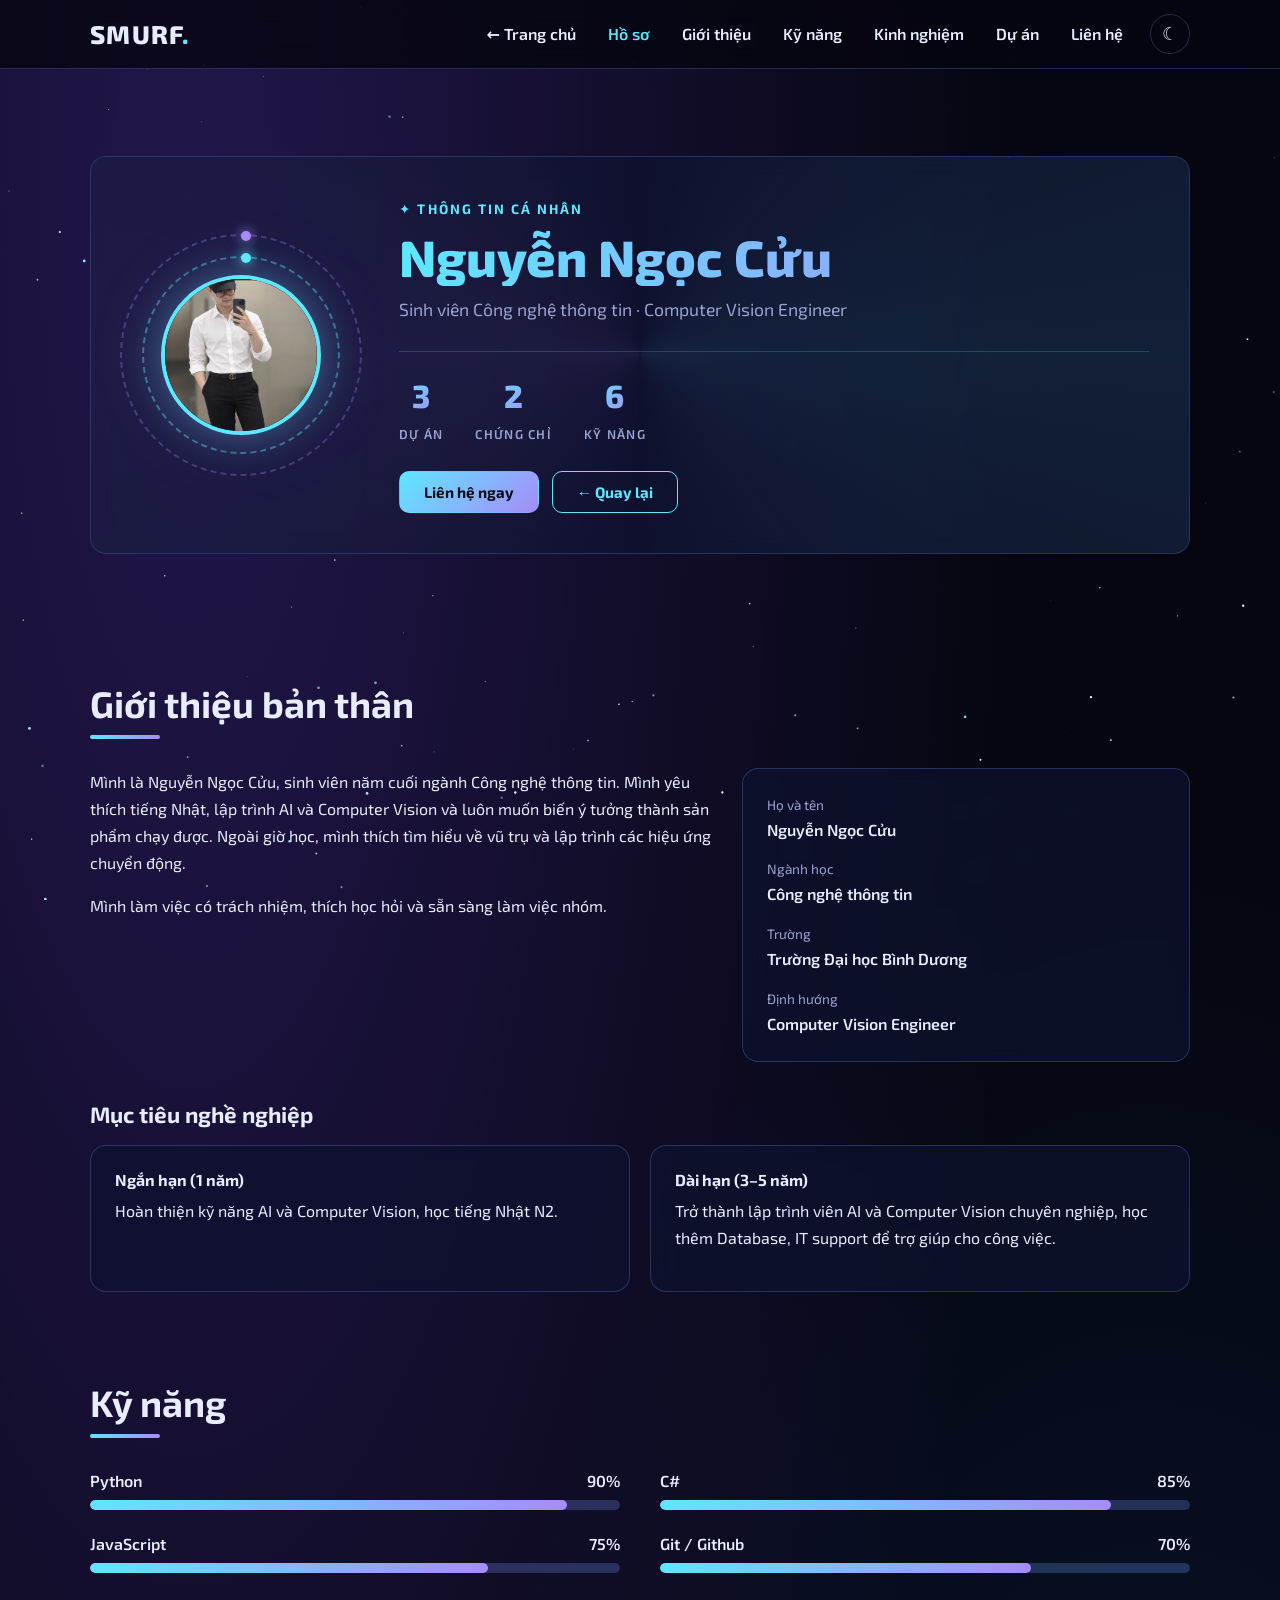
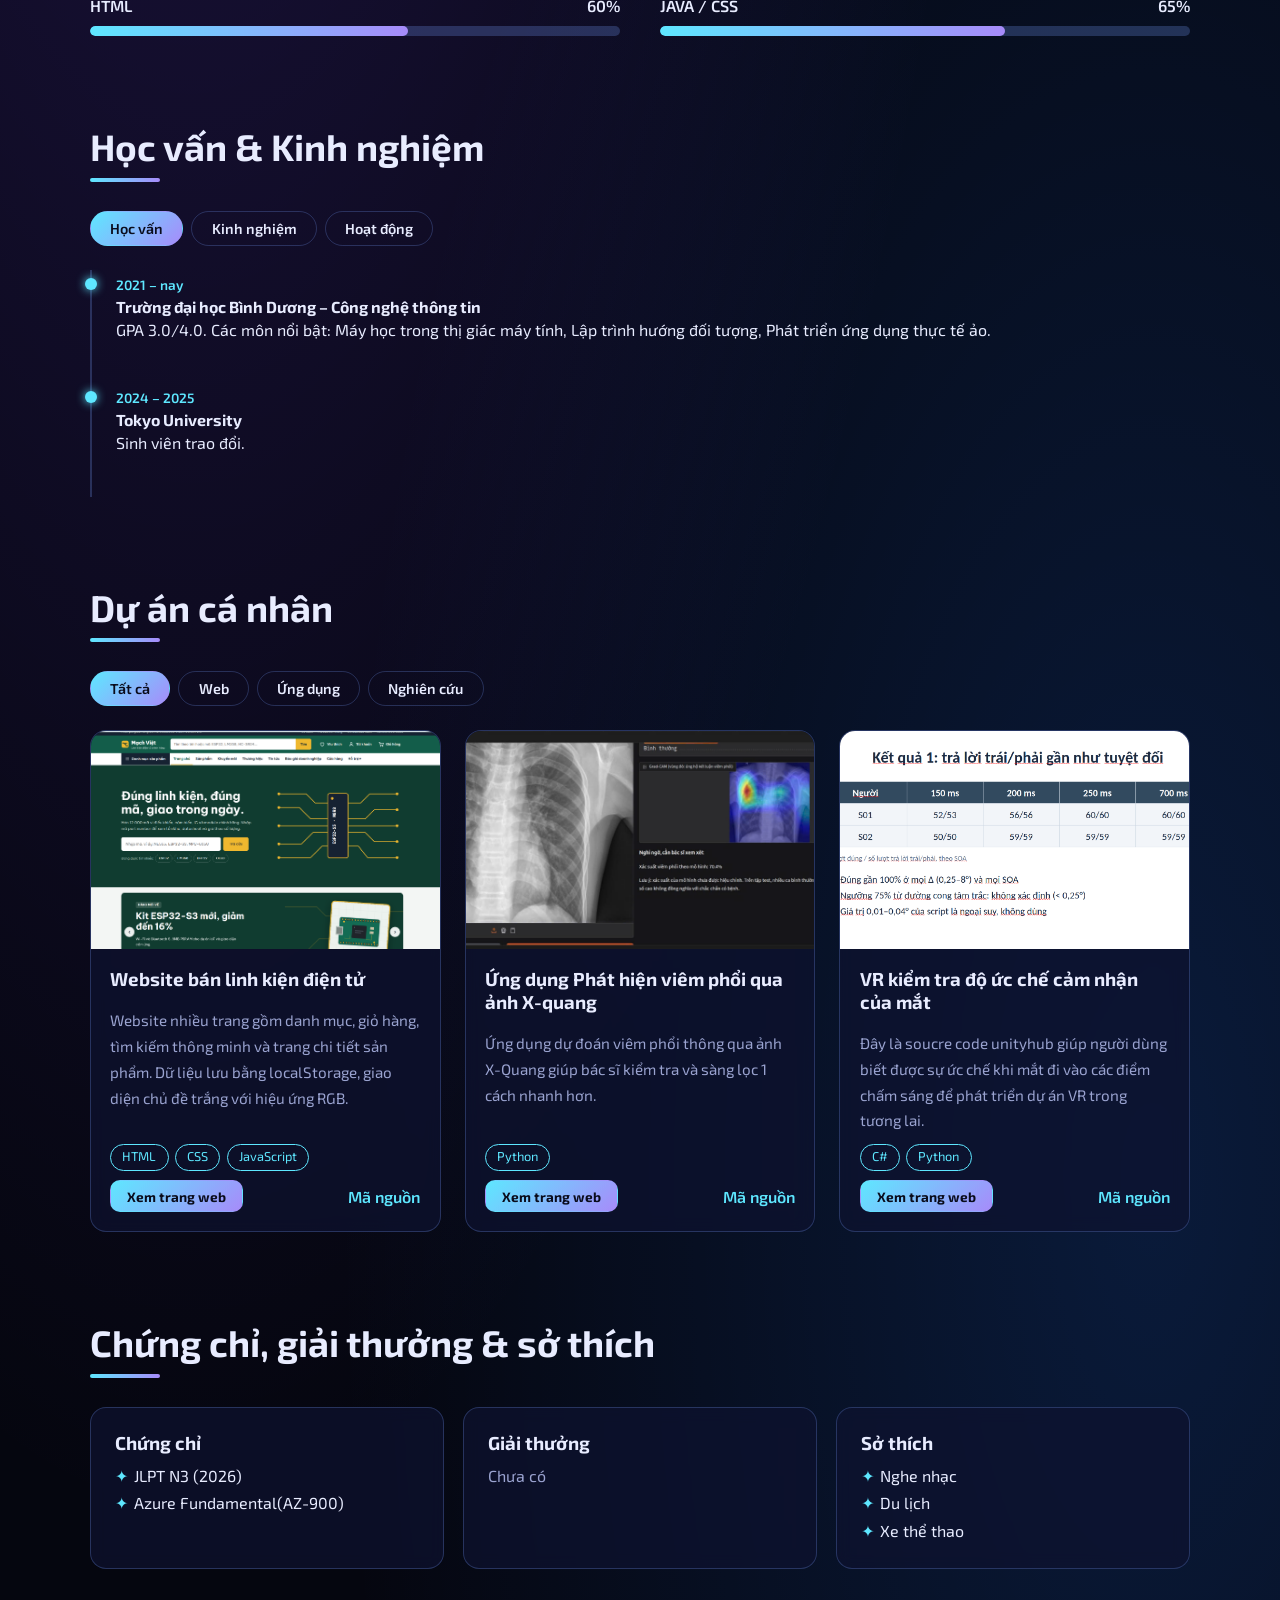
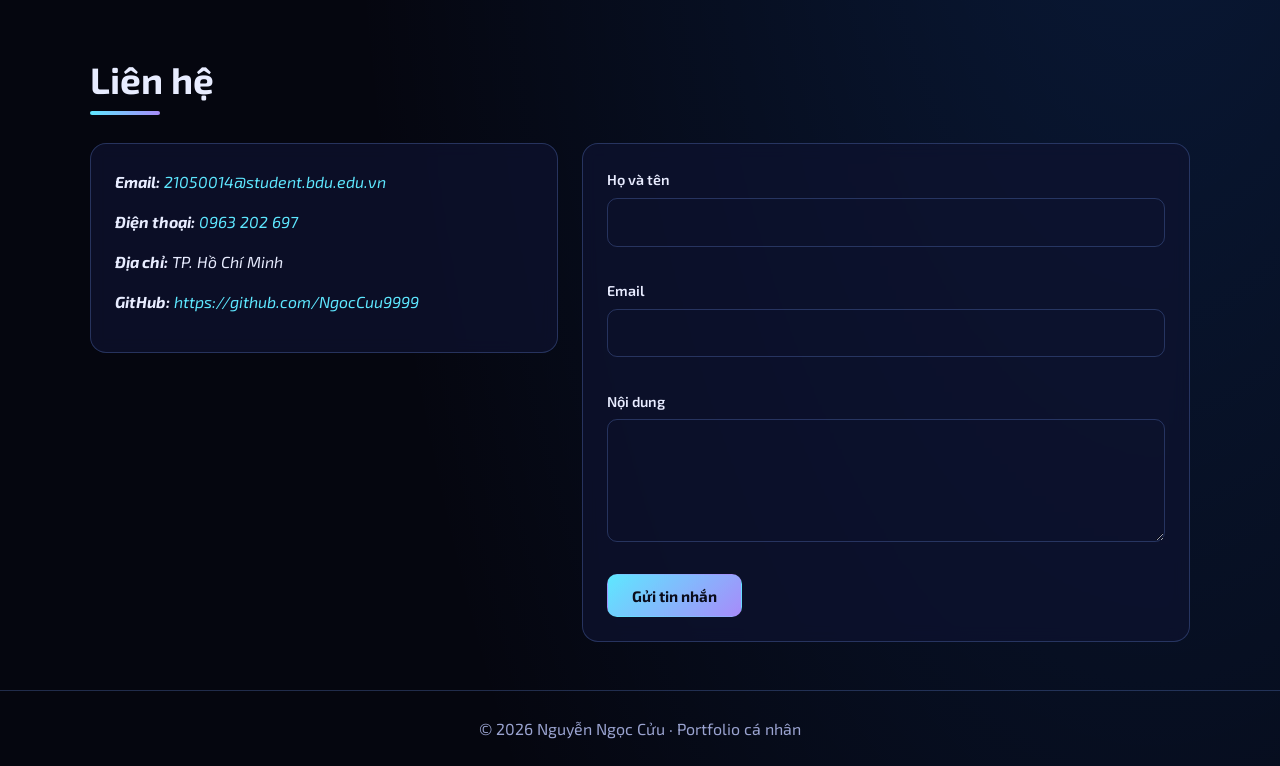
==== commit 31a2af4c: "nhom5" ====
--- a/cuu.html
+++ b/cuu.html
@@ -186,7 +186,7 @@
         </article>
 
         <article class="card project" data-category="game">
-          <figure><img src="images/project3.jpg" alt="Ức chế của mắt"></figure>
+          <figure><img src="./images/VR.png" alt="Ức chế của mắt"></figure>
           <div class="project-body">
             <h3>VR kiểm tra độ ức chế cảm nhận của mắt</h3>
             <p class="project-desc">Đây là soucre code unityhub giúp người dùng biết được sự ức chế khi mắt đi vào các điểm chấm sáng để phát triển dự án VR trong tương lai.</p>
